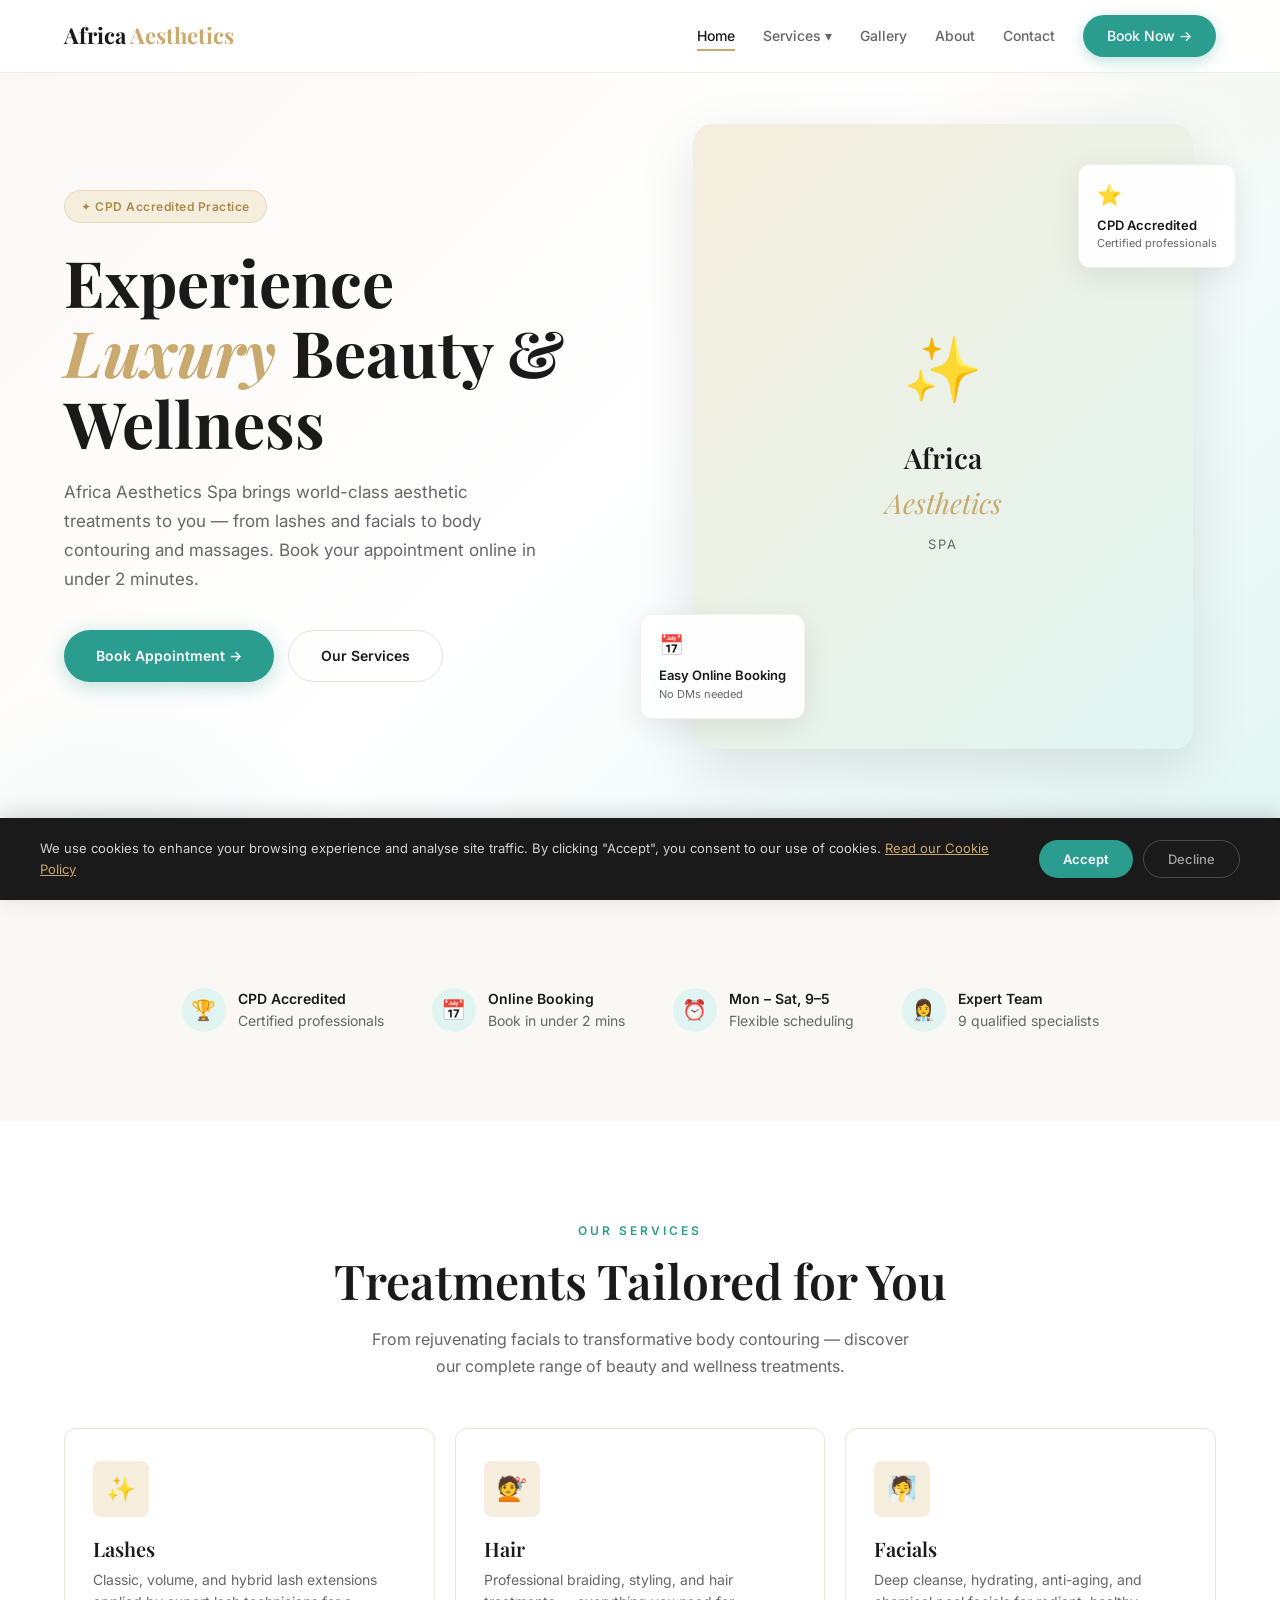
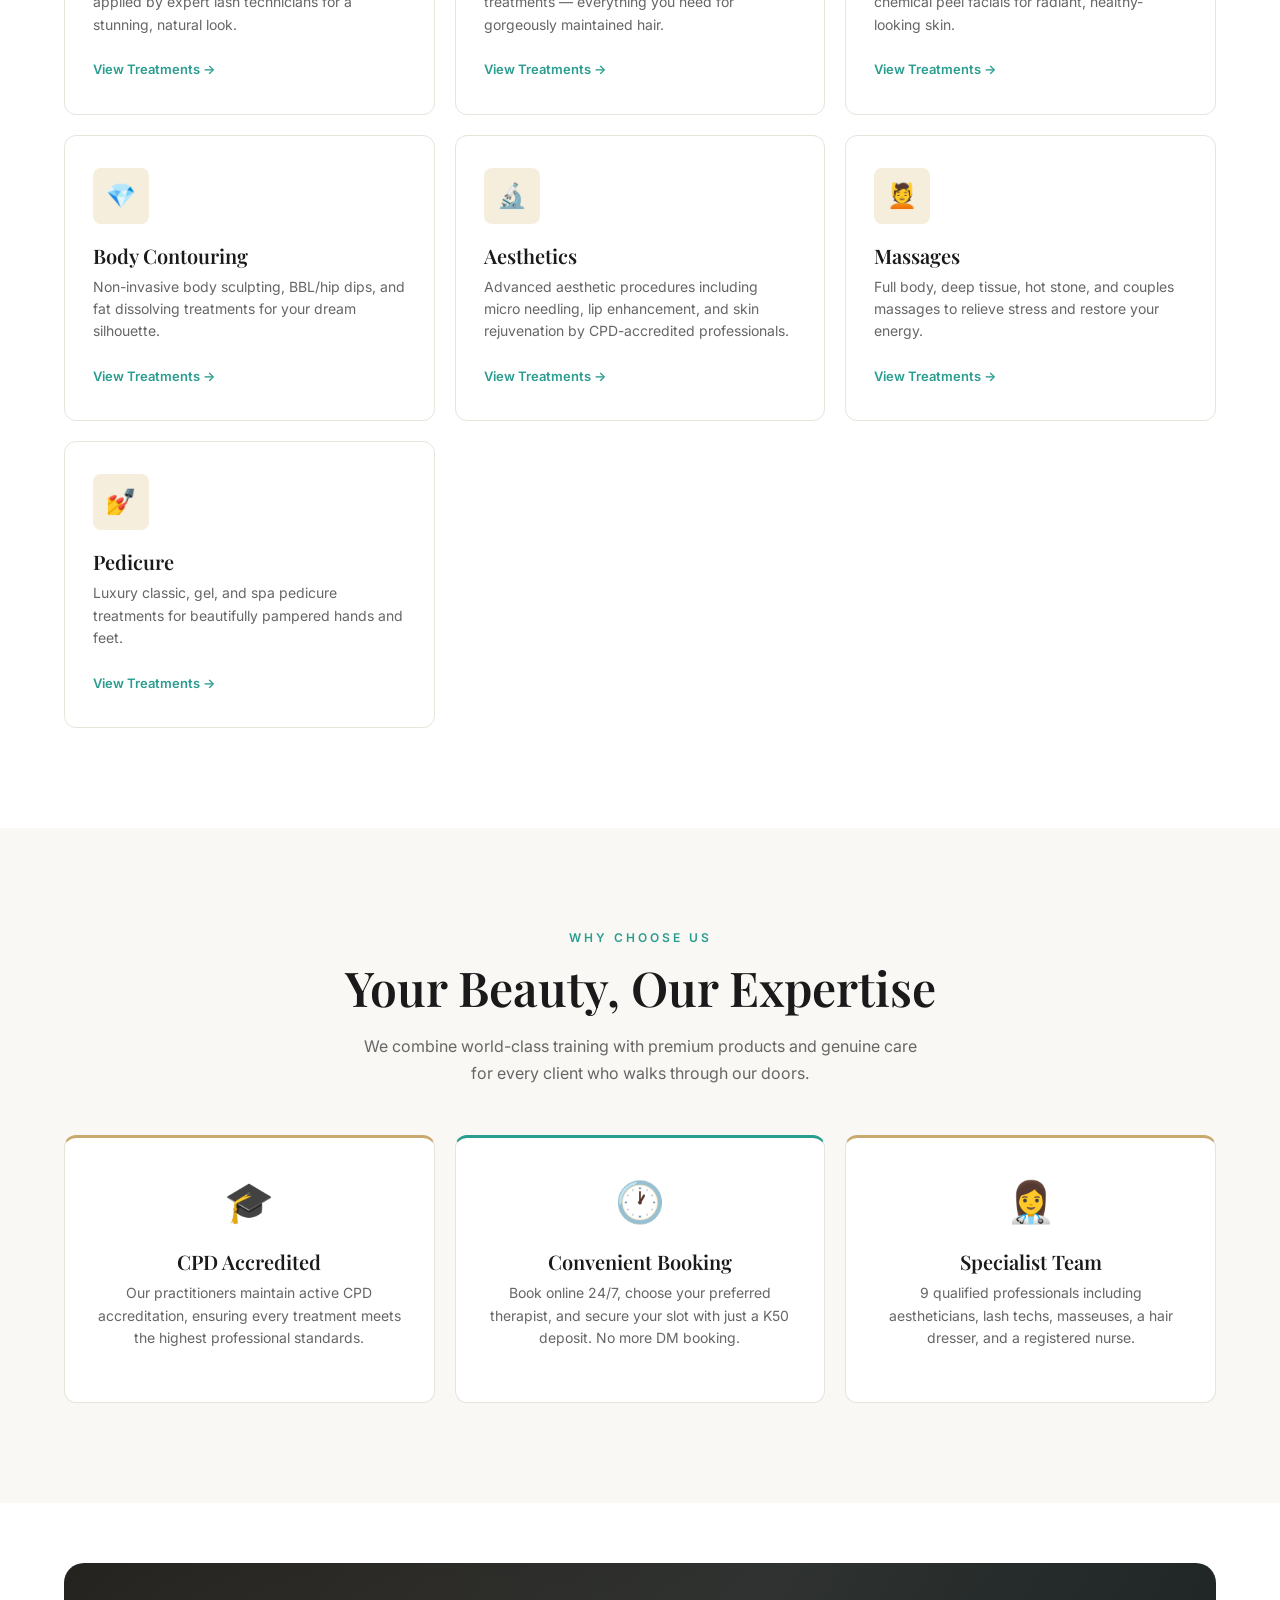
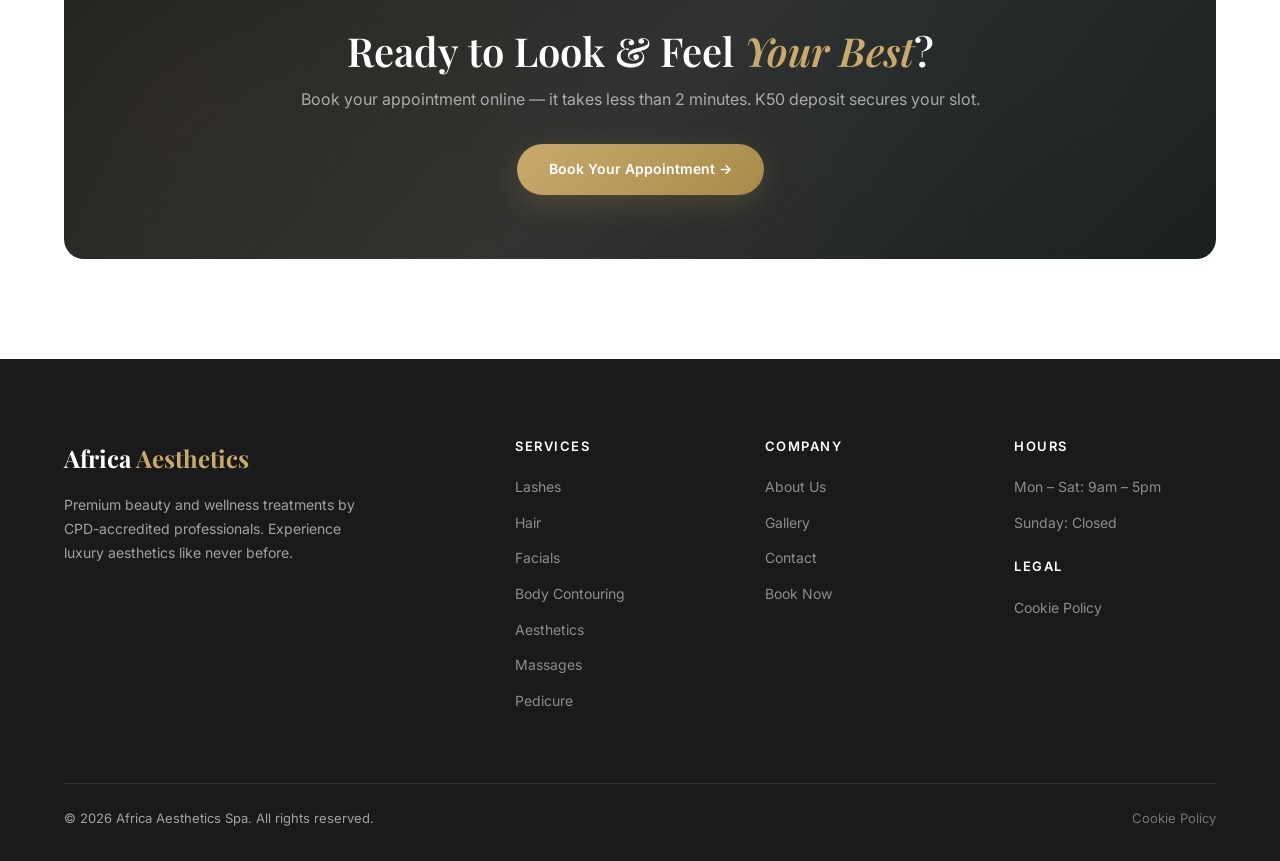
==== index.html @ 8ea8c5a4 "feat: Implement initial spa website structure, core pages, service details, styling, and JavaScript " ====
<!DOCTYPE html>
<html lang="en">
<head>
  <meta charset="UTF-8" />
  <meta name="viewport" content="width=device-width, initial-scale=1.0" />
  <title>Africa Aesthetics Spa — Premium Beauty & Wellness</title>
  <meta name="description" content="Africa Aesthetics Spa offers CPD-accredited aesthetic treatments, lashes, facials, body contouring, massages, hair services and pedicures. Book online today." />
  <link rel="stylesheet" href="css/style.css" />
</head>
<body>

  <!-- ═══ NAVIGATION ═══ -->
  <nav class="nav">
    <div class="nav-inner">
      <a href="/" class="nav-logo">Africa <span>Aesthetics</span></a>
      <div class="nav-links">
        <a href="/">Home</a>
        <div class="nav-dropdown">
          <a href="#">Services ▾</a>
          <div class="nav-dropdown-menu">
            <a href="services/lashes.html">Lashes</a>
            <a href="services/hair.html">Hair</a>
            <a href="services/facials.html">Facials</a>
            <a href="services/body-contouring.html">Body Contouring</a>
            <a href="services/aesthetics.html">Aesthetics</a>
            <a href="services/massages.html">Massages</a>
            <a href="services/pedicure.html">Pedicure</a>
          </div>
        </div>
        <a href="gallery.html">Gallery</a>
        <a href="about.html">About</a>
        <a href="contact.html">Contact</a>
        <a href="booking.html" class="btn-book-nav">Book Now →</a>
      </div>
      <button class="nav-toggle" aria-label="Toggle menu">
        <span></span><span></span><span></span>
      </button>
    </div>
  </nav>

  <!-- ═══ HERO ═══ -->
  <section class="hero">
    <div class="container hero-inner">
      <div class="hero-content">
        <div class="hero-badge">✦ CPD Accredited Practice</div>
        <h1>Experience <em>Luxury</em> Beauty & Wellness</h1>
        <p class="hero-text">
          Africa Aesthetics Spa brings world-class aesthetic treatments to you — 
          from lashes and facials to body contouring and massages. Book your appointment 
          online in under 2 minutes.
        </p>
        <div class="hero-cta">
          <a href="booking.html" class="btn btn-primary">Book Appointment →</a>
          <a href="#services" class="btn btn-secondary">Our Services</a>
        </div>
      </div>
      <div class="hero-image">
        <div class="hero-image-wrapper" style="background: linear-gradient(135deg, var(--gold-light) 0%, var(--teal-light) 100%); display: flex; align-items: center; justify-content: center;">
          <div style="text-align: center; padding: 40px;">
            <div style="font-size: 64px; margin-bottom: 16px;">✨</div>
            <div style="font-family: var(--font-heading); font-size: 28px; color: var(--dark); font-weight: 600;">Africa</div>
            <div style="font-family: var(--font-heading); font-size: 28px; color: var(--gold); font-style: italic;">Aesthetics</div>
            <div style="font-family: var(--font-body); font-size: 13px; color: var(--muted); margin-top: 8px; letter-spacing: 2px; text-transform: uppercase;">Spa</div>
          </div>
        </div>
        <div class="hero-float-card card-1">
          <div class="card-icon">📅</div>
          <div class="card-title">Easy Online Booking</div>
          <div class="card-text">No DMs needed</div>
        </div>
        <div class="hero-float-card card-2">
          <div class="card-icon">⭐</div>
          <div class="card-title">CPD Accredited</div>
          <div class="card-text">Certified professionals</div>
        </div>
      </div>
    </div>
  </section>

  <!-- ═══ TRUST BAR ═══ -->
  <section class="section-cream" style="padding: 48px 0;">
    <div class="container">
      <div class="trust-bar">
        <div class="trust-item">
          <div class="trust-icon">🏆</div>
          <div><strong>CPD Accredited</strong>Certified professionals</div>
        </div>
        <div class="trust-item">
          <div class="trust-icon">📅</div>
          <div><strong>Online Booking</strong>Book in under 2 mins</div>
        </div>
        <div class="trust-item">
          <div class="trust-icon">⏰</div>
          <div><strong>Mon – Sat, 9–5</strong>Flexible scheduling</div>
        </div>
        <div class="trust-item">
          <div class="trust-icon">👩‍⚕️</div>
          <div><strong>Expert Team</strong>9 qualified specialists</div>
        </div>
      </div>
    </div>
  </section>

  <!-- ═══ SERVICES ═══ -->
  <section id="services" class="section-light">
    <div class="container">
      <div class="text-center">
        <div class="section-label">Our Services</div>
        <h2 class="section-title">Treatments Tailored for You</h2>
        <p class="section-subtitle centered">
          From rejuvenating facials to transformative body contouring — discover our complete range of beauty and wellness treatments.
        </p>
      </div>

      <div class="services-grid">
        <!-- Lashes -->
        <div class="service-card fade-in">
          <div class="service-card-icon">✨</div>
          <h3>Lashes</h3>
          <p>Classic, volume, and hybrid lash extensions applied by expert lash technicians for a stunning, natural look.</p>
          <a href="services/lashes.html" class="card-link">View Treatments →</a>
        </div>

        <!-- Hair -->
        <div class="service-card fade-in">
          <div class="service-card-icon">💇</div>
          <h3>Hair</h3>
          <p>Professional braiding, styling, and hair treatments — everything you need for gorgeously maintained hair.</p>
          <a href="services/hair.html" class="card-link">View Treatments →</a>
        </div>

        <!-- Facials -->
        <div class="service-card fade-in">
          <div class="service-card-icon">🧖</div>
          <h3>Facials</h3>
          <p>Deep cleanse, hydrating, anti-aging, and chemical peel facials for radiant, healthy-looking skin.</p>
          <a href="services/facials.html" class="card-link">View Treatments →</a>
        </div>

        <!-- Body Contouring -->
        <div class="service-card fade-in">
          <div class="service-card-icon">💎</div>
          <h3>Body Contouring</h3>
          <p>Non-invasive body sculpting, BBL/hip dips, and fat dissolving treatments for your dream silhouette.</p>
          <a href="services/body-contouring.html" class="card-link">View Treatments →</a>
        </div>

        <!-- Aesthetics -->
        <div class="service-card fade-in">
          <div class="service-card-icon">🔬</div>
          <h3>Aesthetics</h3>
          <p>Advanced aesthetic procedures including micro needling, lip enhancement, and skin rejuvenation by CPD-accredited professionals.</p>
          <a href="services/aesthetics.html" class="card-link">View Treatments →</a>
        </div>

        <!-- Massages -->
        <div class="service-card fade-in">
          <div class="service-card-icon">💆</div>
          <h3>Massages</h3>
          <p>Full body, deep tissue, hot stone, and couples massages to relieve stress and restore your energy.</p>
          <a href="services/massages.html" class="card-link">View Treatments →</a>
        </div>

        <!-- Pedicure -->
        <div class="service-card fade-in">
          <div class="service-card-icon">💅</div>
          <h3>Pedicure</h3>
          <p>Luxury classic, gel, and spa pedicure treatments for beautifully pampered hands and feet.</p>
          <a href="services/pedicure.html" class="card-link">View Treatments →</a>
        </div>
      </div>
    </div>
  </section>

  <!-- ═══ WHY CHOOSE US ═══ -->
  <section class="section-cream">
    <div class="container">
      <div class="text-center fade-in">
        <div class="section-label">Why Choose Us</div>
        <h2 class="section-title">Your Beauty, Our Expertise</h2>
        <p class="section-subtitle centered">
          We combine world-class training with premium products and genuine care for every client who walks through our doors.
        </p>
      </div>

      <div class="services-grid" style="margin-top: 48px;">
        <div class="service-card fade-in" style="text-align: center; border-top: 3px solid var(--gold); border-left: 1px solid var(--light-border);">
          <div style="font-size: 40px; margin-bottom: 16px;">🎓</div>
          <h3>CPD Accredited</h3>
          <p>Our practitioners maintain active CPD accreditation, ensuring every treatment meets the highest professional standards.</p>
        </div>
        <div class="service-card fade-in" style="text-align: center; border-top: 3px solid var(--teal); border-left: 1px solid var(--light-border);">
          <div style="font-size: 40px; margin-bottom: 16px;">🕐</div>
          <h3>Convenient Booking</h3>
          <p>Book online 24/7, choose your preferred therapist, and secure your slot with just a K50 deposit. No more DM booking.</p>
        </div>
        <div class="service-card fade-in" style="text-align: center; border-top: 3px solid var(--gold); border-left: 1px solid var(--light-border);">
          <div style="font-size: 40px; margin-bottom: 16px;">👩‍⚕️</div>
          <h3>Specialist Team</h3>
          <p>9 qualified professionals including aestheticians, lash techs, masseuses, a hair dresser, and a registered nurse.</p>
        </div>
      </div>
    </div>
  </section>

  <!-- ═══ CTA BANNER ═══ -->
  <section class="section-light" style="padding: 60px 0 100px;">
    <div class="container">
      <div class="cta-banner fade-in">
        <h2>Ready to Look & Feel <em style="color: var(--gold);">Your Best</em>?</h2>
        <p>Book your appointment online — it takes less than 2 minutes. K50 deposit secures your slot.</p>
        <a href="booking.html" class="btn btn-gold">Book Your Appointment →</a>
      </div>
    </div>
  </section>

  <!-- ═══ FOOTER ═══ -->
  <footer class="footer">
    <div class="container">
      <div class="footer-grid">
        <div>
          <div class="footer-brand">Africa <span>Aesthetics</span></div>
          <p class="footer-desc">Premium beauty and wellness treatments by CPD-accredited professionals. Experience luxury aesthetics like never before.</p>
        </div>
        <div>
          <h5>Services</h5>
          <ul>
            <li><a href="services/lashes.html">Lashes</a></li>
            <li><a href="services/hair.html">Hair</a></li>
            <li><a href="services/facials.html">Facials</a></li>
            <li><a href="services/body-contouring.html">Body Contouring</a></li>
            <li><a href="services/aesthetics.html">Aesthetics</a></li>
            <li><a href="services/massages.html">Massages</a></li>
            <li><a href="services/pedicure.html">Pedicure</a></li>
          </ul>
        </div>
        <div>
          <h5>Company</h5>
          <ul>
            <li><a href="about.html">About Us</a></li>
            <li><a href="gallery.html">Gallery</a></li>
            <li><a href="contact.html">Contact</a></li>
            <li><a href="booking.html">Book Now</a></li>
          </ul>
        </div>
        <div>
          <h5>Hours</h5>
          <ul>
            <li><a>Mon – Sat: 9am – 5pm</a></li>
            <li><a>Sunday: Closed</a></li>
          </ul>
          <h5 style="margin-top: 24px;">Legal</h5>
          <ul>
            <li><a href="cookie-policy.html">Cookie Policy</a></li>
          </ul>
        </div>
      </div>
      <div class="footer-bottom">
        <span>&copy; 2026 Africa Aesthetics Spa. All rights reserved.</span>
        <a href="cookie-policy.html">Cookie Policy</a>
      </div>
    </div>
  </footer>

  <!-- ═══ COOKIE BANNER ═══ -->
  <div class="cookie-banner" id="cookieBanner">
    <div class="cookie-inner">
      <p class="cookie-text">
        We use cookies to enhance your browsing experience and analyse site traffic. By clicking "Accept", you consent to our use of cookies. 
        <a href="cookie-policy.html">Read our Cookie Policy</a>
      </p>
      <div class="cookie-actions">
        <button class="cookie-accept">Accept</button>
        <button class="cookie-decline">Decline</button>
      </div>
    </div>
  </div>

  <script src="js/main.js"></script>
</body>
</html>
---- css/style.css ----
/* ═══════════════════════════════════════════
   AFRICA AESTHETICS SPA — Design System
   Colors: White · Gold · Teal
   Fonts: Playfair Display · Inter
   ═══════════════════════════════════════════ */

/* ── Google Fonts ── */
@import url('https://fonts.googleapis.com/css2?family=Inter:wght@300;400;500;600;700&family=Playfair+Display:ital,wght@0,400;0,500;0,600;0,700;1,400;1,500&display=swap');

/* ── CSS Custom Properties ── */
:root {
  /* Brand */
  --white: #ffffff;
  --cream: #faf8f5;
  --gold: #c9a96e;
  --gold-light: #f5eedd;
  --gold-dark: #a88b4a;
  --teal: #2a9d8f;
  --teal-light: #e0f5f2;
  --teal-dark: #1f7a6f;
  --dark: #1a1a1a;
  --muted: #666666;
  --light-border: #e8e3db;
  --overlay: rgba(26, 26, 26, 0.6);

  /* Typography */
  --font-heading: 'Playfair Display', Georgia, serif;
  --font-body: 'Inter', system-ui, -apple-system, sans-serif;

  /* Spacing */
  --section-padding: 100px 0;
  --container-width: 1200px;
  --container-padding: 0 24px;

  /* Transitions */
  --ease: cubic-bezier(0.4, 0, 0.2, 1);
  --transition: 0.3s var(--ease);

  /* Shadows */
  --shadow-sm: 0 2px 8px rgba(0,0,0,0.06);
  --shadow-md: 0 8px 30px rgba(0,0,0,0.08);
  --shadow-lg: 0 20px 60px rgba(0,0,0,0.1);
  --shadow-gold: 0 8px 30px rgba(201, 169, 110, 0.2);

  /* Radius */
  --radius-sm: 8px;
  --radius-md: 12px;
  --radius-lg: 20px;
  --radius-xl: 30px;
}

/* ── Reset ── */
*,
*::before,
*::after {
  margin: 0;
  padding: 0;
  box-sizing: border-box;
}

html {
  scroll-behavior: smooth;
  -webkit-text-size-adjust: 100%;
}

body {
  font-family: var(--font-body);
  color: var(--dark);
  background: var(--white);
  line-height: 1.6;
  overflow-x: hidden;
  -webkit-font-smoothing: antialiased;
  -moz-osx-font-smoothing: grayscale;
}

img {
  max-width: 100%;
  height: auto;
  display: block;
}

a {
  color: inherit;
  text-decoration: none;
}

ul, ol {
  list-style: none;
}

button {
  font-family: inherit;
  cursor: pointer;
  border: none;
  background: none;
}

/* ── Container ── */
.container {
  max-width: var(--container-width);
  margin: 0 auto;
  padding: var(--container-padding);
}

/* ── Typography ── */
h1, h2, h3, h4, h5, h6 {
  font-family: var(--font-heading);
  font-weight: 600;
  line-height: 1.2;
}

.section-label {
  font-family: var(--font-body);
  font-size: 12px;
  font-weight: 600;
  letter-spacing: 3px;
  text-transform: uppercase;
  color: var(--teal);
  margin-bottom: 12px;
}

.section-title {
  font-size: clamp(32px, 5vw, 48px);
  color: var(--dark);
  margin-bottom: 16px;
}

.section-subtitle {
  font-size: 16px;
  color: var(--muted);
  max-width: 560px;
  line-height: 1.7;
}

.section-subtitle.centered {
  margin: 0 auto;
}

/* ══════════════════════
   NAVIGATION
   ══════════════════════ */
.nav {
  position: fixed;
  top: 0;
  left: 0;
  right: 0;
  z-index: 1000;
  background: rgba(255, 255, 255, 0.92);
  backdrop-filter: blur(20px);
  -webkit-backdrop-filter: blur(20px);
  border-bottom: 1px solid rgba(232, 227, 219, 0.6);
  transition: var(--transition);
}

.nav.scrolled {
  box-shadow: var(--shadow-sm);
}

.nav-inner {
  display: flex;
  align-items: center;
  justify-content: space-between;
  height: 72px;
  max-width: var(--container-width);
  margin: 0 auto;
  padding: var(--container-padding);
}

.nav-logo {
  font-family: var(--font-heading);
  font-size: 22px;
  font-weight: 700;
  color: var(--dark);
  white-space: nowrap;
}

.nav-logo span {
  color: var(--gold);
}

.nav-links {
  display: flex;
  align-items: center;
  gap: 28px;
}

.nav-links a {
  font-size: 14px;
  font-weight: 500;
  color: var(--muted);
  transition: var(--transition);
  position: relative;
}

.nav-links a::after {
  content: '';
  position: absolute;
  bottom: -4px;
  left: 0;
  width: 0;
  height: 2px;
  background: var(--gold);
  transition: var(--transition);
}

.nav-links a:hover,
.nav-links a.active {
  color: var(--dark);
}

.nav-links a:hover::after,
.nav-links a.active::after {
  width: 100%;
}

.nav-links .nav-dropdown {
  position: relative;
}

.nav-links .nav-dropdown > a::after {
  display: none;
}

.nav-dropdown-menu {
  position: absolute;
  top: 100%;
  left: 50%;
  transform: translateX(-50%) translateY(8px);
  background: var(--white);
  border: 1px solid var(--light-border);
  border-radius: var(--radius-md);
  box-shadow: var(--shadow-lg);
  padding: 12px 0;
  min-width: 200px;
  opacity: 0;
  visibility: hidden;
  transition: var(--transition);
  pointer-events: none;
}

.nav-dropdown:hover .nav-dropdown-menu {
  opacity: 1;
  visibility: visible;
  transform: translateX(-50%) translateY(0);
  pointer-events: all;
}

.nav-dropdown-menu a {
  display: block;
  padding: 8px 20px;
  font-size: 13px;
  color: var(--muted);
  transition: var(--transition);
}

.nav-dropdown-menu a:hover {
  color: var(--dark);
  background: var(--gold-light);
}

.nav-dropdown-menu a::after {
  display: none;
}

/* Book Now button in nav */
.btn-book-nav {
  padding: 10px 24px;
  background: var(--teal);
  color: var(--white) !important;
  border-radius: var(--radius-xl);
  font-weight: 600;
  font-size: 13px;
  transition: var(--transition);
  box-shadow: 0 4px 15px rgba(42, 157, 143, 0.3);
}

.btn-book-nav:hover {
  background: var(--teal-dark);
  transform: translateY(-1px);
  box-shadow: 0 6px 20px rgba(42, 157, 143, 0.4);
}

.btn-book-nav::after {
  display: none !important;
}

/* Mobile menu toggle */
.nav-toggle {
  display: none;
  flex-direction: column;
  gap: 5px;
  padding: 4px;
  z-index: 1001;
}

.nav-toggle span {
  display: block;
  width: 24px;
  height: 2px;
  background: var(--dark);
  transition: var(--transition);
  border-radius: 2px;
}

.nav-toggle.open span:nth-child(1) {
  transform: rotate(45deg) translate(5px, 5px);
}

.nav-toggle.open span:nth-child(2) {
  opacity: 0;
}

.nav-toggle.open span:nth-child(3) {
  transform: rotate(-45deg) translate(5px, -5px);
}

/* ══════════════════════
   HERO SECTION
   ══════════════════════ */
.hero {
  position: relative;
  min-height: 100vh;
  display: flex;
  align-items: center;
  background: linear-gradient(135deg, var(--cream) 0%, var(--white) 50%, var(--teal-light) 100%);
  overflow: hidden;
  padding-top: 72px;
}

.hero::before {
  content: '';
  position: absolute;
  top: -50%;
  right: -20%;
  width: 700px;
  height: 700px;
  border-radius: 50%;
  background: radial-gradient(circle, rgba(201,169,110,0.12) 0%, transparent 70%);
  pointer-events: none;
}

.hero::after {
  content: '';
  position: absolute;
  bottom: -30%;
  left: -10%;
  width: 500px;
  height: 500px;
  border-radius: 50%;
  background: radial-gradient(circle, rgba(42,157,143,0.08) 0%, transparent 70%);
  pointer-events: none;
}

.hero-inner {
  display: grid;
  grid-template-columns: 1fr 1fr;
  gap: 60px;
  align-items: center;
  position: relative;
  z-index: 1;
}

.hero-content {
  padding: 40px 0;
}

.hero-badge {
  display: inline-flex;
  align-items: center;
  gap: 8px;
  padding: 6px 16px;
  background: var(--gold-light);
  border: 1px solid rgba(201, 169, 110, 0.3);
  border-radius: var(--radius-xl);
  font-size: 12px;
  font-weight: 600;
  color: var(--gold-dark);
  margin-bottom: 24px;
  letter-spacing: 0.5px;
}

.hero h1 {
  font-size: clamp(40px, 6vw, 64px);
  font-weight: 700;
  line-height: 1.1;
  margin-bottom: 20px;
  color: var(--dark);
}

.hero h1 em {
  color: var(--gold);
  font-style: italic;
}

.hero-text {
  font-size: 17px;
  color: var(--muted);
  line-height: 1.7;
  margin-bottom: 36px;
  max-width: 480px;
}

.hero-cta {
  display: flex;
  gap: 14px;
  flex-wrap: wrap;
}

.hero-image {
  position: relative;
  display: flex;
  justify-content: center;
  align-items: center;
}

.hero-image-wrapper {
  width: 100%;
  max-width: 500px;
  aspect-ratio: 4/5;
  border-radius: var(--radius-lg);
  overflow: hidden;
  box-shadow: var(--shadow-lg);
  position: relative;
}

.hero-image-wrapper img {
  width: 100%;
  height: 100%;
  object-fit: cover;
}

.hero-float-card {
  position: absolute;
  background: rgba(255,255,255,0.9);
  backdrop-filter: blur(12px);
  border: 1px solid rgba(232, 227, 219, 0.5);
  border-radius: var(--radius-md);
  padding: 14px 18px;
  box-shadow: var(--shadow-md);
  animation: float 3s ease-in-out infinite;
}

.hero-float-card.card-1 {
  bottom: 30px;
  left: -30px;
}

.hero-float-card.card-2 {
  top: 40px;
  right: -20px;
  animation-delay: 1.5s;
}

.hero-float-card .card-icon {
  font-size: 20px;
  margin-bottom: 4px;
}

.hero-float-card .card-title {
  font-size: 13px;
  font-weight: 600;
}

.hero-float-card .card-text {
  font-size: 11px;
  color: var(--muted);
}

@keyframes float {
  0%, 100% { transform: translateY(0); }
  50% { transform: translateY(-10px); }
}

/* ══════════════════════
   BUTTONS
   ══════════════════════ */
.btn {
  display: inline-flex;
  align-items: center;
  gap: 8px;
  padding: 14px 32px;
  font-size: 14px;
  font-weight: 600;
  border-radius: var(--radius-xl);
  transition: var(--transition);
  white-space: nowrap;
}

.btn-primary {
  background: var(--teal);
  color: var(--white);
  box-shadow: 0 4px 20px rgba(42, 157, 143, 0.3);
}

.btn-primary:hover {
  background: var(--teal-dark);
  transform: translateY(-2px);
  box-shadow: 0 8px 30px rgba(42, 157, 143, 0.4);
}

.btn-secondary {
  background: transparent;
  color: var(--dark);
  border: 1.5px solid var(--light-border);
}

.btn-secondary:hover {
  border-color: var(--gold);
  color: var(--gold-dark);
  transform: translateY(-2px);
}

.btn-gold {
  background: linear-gradient(135deg, var(--gold), var(--gold-dark));
  color: var(--white);
  box-shadow: var(--shadow-gold);
}

.btn-gold:hover {
  transform: translateY(-2px);
  box-shadow: 0 12px 35px rgba(201, 169, 110, 0.35);
}

.btn-outline-teal {
  background: transparent;
  color: var(--teal);
  border: 1.5px solid var(--teal);
}

.btn-outline-teal:hover {
  background: var(--teal);
  color: var(--white);
  transform: translateY(-2px);
}

/* ══════════════════════
   SECTIONS
   ══════════════════════ */
section {
  padding: var(--section-padding);
}

.section-light {
  background: var(--white);
}

.section-cream {
  background: var(--cream);
}

.section-dark {
  background: var(--dark);
  color: var(--white);
}

.section-dark .section-label {
  color: var(--gold);
}

.section-dark .section-title {
  color: var(--white);
}

.section-dark .section-subtitle {
  color: rgba(255,255,255,0.65);
}

.text-center {
  text-align: center;
}

/* ══════════════════════
   SERVICE CARDS
   ══════════════════════ */
.services-grid {
  display: grid;
  grid-template-columns: repeat(auto-fit, minmax(280px, 1fr));
  gap: 20px;
  margin-top: 48px;
}

.service-card {
  position: relative;
  background: var(--white);
  border: 1px solid var(--light-border);
  border-radius: var(--radius-md);
  padding: 32px 28px;
  transition: var(--transition);
  overflow: hidden;
}

.service-card::before {
  content: '';
  position: absolute;
  top: 0;
  left: 0;
  right: 0;
  height: 3px;
  background: var(--gold);
  transform: scaleX(0);
  transition: var(--transition);
}

.service-card:hover {
  transform: translateY(-4px);
  box-shadow: var(--shadow-md);
  border-color: rgba(201, 169, 110, 0.3);
}

.service-card:hover::before {
  transform: scaleX(1);
}

.service-card-icon {
  width: 56px;
  height: 56px;
  border-radius: var(--radius-sm);
  background: var(--gold-light);
  display: flex;
  align-items: center;
  justify-content: center;
  font-size: 24px;
  margin-bottom: 20px;
}

.service-card h3 {
  font-family: var(--font-heading);
  font-size: 20px;
  font-weight: 600;
  margin-bottom: 8px;
}

.service-card p {
  font-size: 14px;
  color: var(--muted);
  line-height: 1.6;
  margin-bottom: 20px;
}

.service-card .card-link {
  font-size: 13px;
  font-weight: 600;
  color: var(--teal);
  display: inline-flex;
  align-items: center;
  gap: 6px;
  transition: var(--transition);
}

.service-card .card-link:hover {
  gap: 10px;
}

/* ══════════════════════
   TRUST / CPD SECTION
   ══════════════════════ */
.trust-bar {
  display: flex;
  justify-content: center;
  gap: 48px;
  flex-wrap: wrap;
  padding: 40px 0;
}

.trust-item {
  display: flex;
  align-items: center;
  gap: 12px;
  font-size: 14px;
  color: var(--muted);
}

.trust-item .trust-icon {
  width: 44px;
  height: 44px;
  border-radius: 50%;
  background: var(--teal-light);
  display: flex;
  align-items: center;
  justify-content: center;
  font-size: 20px;
  flex-shrink: 0;
}

.trust-item strong {
  display: block;
  color: var(--dark);
  font-weight: 600;
}

/* ══════════════════════
   TEAM SECTION
   ══════════════════════ */
.team-grid {
  display: grid;
  grid-template-columns: repeat(auto-fit, minmax(220px, 1fr));
  gap: 20px;
  margin-top: 40px;
}

.team-card {
  background: var(--white);
  border: 1px solid var(--light-border);
  border-radius: var(--radius-md);
  padding: 28px 24px;
  text-align: center;
  transition: var(--transition);
}

.team-card:hover {
  transform: translateY(-4px);
  box-shadow: var(--shadow-md);
}

.team-avatar {
  width: 72px;
  height: 72px;
  border-radius: 50%;
  background: linear-gradient(135deg, var(--gold-light), var(--teal-light));
  margin: 0 auto 16px;
  display: flex;
  align-items: center;
  justify-content: center;
  font-size: 28px;
}

.team-card h4 {
  font-family: var(--font-heading);
  font-size: 17px;
  margin-bottom: 4px;
}

.team-card .team-role {
  font-size: 13px;
  color: var(--teal);
  font-weight: 500;
  margin-bottom: 8px;
}

.team-card .team-avail {
  font-size: 12px;
  color: var(--muted);
}

/* ══════════════════════
   CTA BANNER
   ══════════════════════ */
.cta-banner {
  background: linear-gradient(135deg, var(--dark) 0%, #2c2c2c 50%, var(--dark) 100%);
  border-radius: var(--radius-lg);
  padding: 64px 48px;
  text-align: center;
  position: relative;
  overflow: hidden;
}

.cta-banner::before {
  content: '';
  position: absolute;
  top: -50%;
  left: -50%;
  width: 200%;
  height: 200%;
  background: radial-gradient(circle at 30% 50%, rgba(201,169,110,0.08) 0%, transparent 50%),
              radial-gradient(circle at 70% 50%, rgba(42,157,143,0.06) 0%, transparent 50%);
  pointer-events: none;
}

.cta-banner h2 {
  font-size: clamp(28px, 4vw, 40px);
  color: var(--white);
  margin-bottom: 12px;
  position: relative;
}

.cta-banner p {
  color: rgba(255,255,255,0.6);
  font-size: 16px;
  margin-bottom: 32px;
  position: relative;
}

.cta-banner .btn {
  position: relative;
}

/* ══════════════════════
   GALLERY GRID
   ══════════════════════ */
.gallery-grid {
  display: grid;
  grid-template-columns: repeat(auto-fill, minmax(280px, 1fr));
  gap: 16px;
  margin-top: 40px;
}

.gallery-item {
  position: relative;
  border-radius: var(--radius-md);
  overflow: hidden;
  aspect-ratio: 1;
  background: var(--cream);
  cursor: pointer;
}

.gallery-item img {
  width: 100%;
  height: 100%;
  object-fit: cover;
  transition: transform 0.5s var(--ease);
}

.gallery-item:hover img {
  transform: scale(1.05);
}

.gallery-item .gallery-overlay {
  position: absolute;
  inset: 0;
  background: linear-gradient(to top, rgba(26,26,26,0.7) 0%, transparent 50%);
  display: flex;
  align-items: flex-end;
  padding: 20px;
  opacity: 0;
  transition: var(--transition);
}

.gallery-item:hover .gallery-overlay {
  opacity: 1;
}

.gallery-overlay span {
  color: white;
  font-size: 14px;
  font-weight: 500;
}

/* ══════════════════════
   CONTACT & FORMS
   ══════════════════════ */
.contact-grid {
  display: grid;
  grid-template-columns: 1fr 1fr;
  gap: 48px;
  margin-top: 48px;
}

.contact-info-item {
  display: flex;
  gap: 16px;
  margin-bottom: 28px;
}

.contact-info-item .info-icon {
  width: 48px;
  height: 48px;
  border-radius: var(--radius-sm);
  background: var(--gold-light);
  display: flex;
  align-items: center;
  justify-content: center;
  font-size: 20px;
  flex-shrink: 0;
}

.contact-info-item h4 {
  font-family: var(--font-body);
  font-size: 15px;
  font-weight: 600;
  margin-bottom: 4px;
}

.contact-info-item p {
  font-size: 14px;
  color: var(--muted);
  line-height: 1.5;
}

.form-group {
  margin-bottom: 18px;
}

.form-group label {
  display: block;
  font-size: 13px;
  font-weight: 600;
  margin-bottom: 6px;
  color: var(--dark);
}

.form-group input,
.form-group textarea,
.form-group select {
  width: 100%;
  padding: 12px 16px;
  border: 1.5px solid var(--light-border);
  border-radius: var(--radius-sm);
  font-family: var(--font-body);
  font-size: 14px;
  color: var(--dark);
  background: var(--white);
  transition: var(--transition);
  outline: none;
}

.form-group input:focus,
.form-group textarea:focus,
.form-group select:focus {
  border-color: var(--teal);
  box-shadow: 0 0 0 3px rgba(42, 157, 143, 0.1);
}

.form-group textarea {
  resize: vertical;
  min-height: 120px;
}

/* ══════════════════════
   BOOKING PAGE
   ══════════════════════ */
.booking-steps {
  display: flex;
  justify-content: center;
  gap: 40px;
  margin: 40px 0;
  flex-wrap: wrap;
}

.booking-step {
  text-align: center;
  max-width: 200px;
}

.booking-step .step-number {
  width: 48px;
  height: 48px;
  border-radius: 50%;
  background: var(--gold);
  color: var(--white);
  font-weight: 700;
  font-size: 18px;
  display: flex;
  align-items: center;
  justify-content: center;
  margin: 0 auto 14px;
}

.booking-step h4 {
  font-family: var(--font-body);
  font-size: 15px;
  font-weight: 600;
  margin-bottom: 6px;
}

.booking-step p {
  font-size: 13px;
  color: var(--muted);
  line-height: 1.5;
}

.booking-grid {
  display: grid;
  grid-template-columns: repeat(auto-fit, minmax(260px, 1fr));
  gap: 16px;
  margin-top: 40px;
}

.booking-service-card {
  background: var(--white);
  border: 2px solid var(--light-border);
  border-radius: var(--radius-md);
  padding: 24px;
  cursor: pointer;
  transition: var(--transition);
}

.booking-service-card:hover,
.booking-service-card.selected {
  border-color: var(--teal);
  box-shadow: 0 0 0 3px rgba(42, 157, 143, 0.1);
}

.deposit-notice {
  background: var(--gold-light);
  border: 1px solid rgba(201,169,110,0.3);
  border-radius: var(--radius-md);
  padding: 20px 24px;
  display: flex;
  align-items: center;
  gap: 14px;
  margin-top: 32px;
}

.deposit-notice .notice-icon {
  font-size: 24px;
  flex-shrink: 0;
}

.deposit-notice p {
  font-size: 14px;
  color: var(--dark);
  line-height: 1.5;
}

.deposit-notice strong {
  color: var(--gold-dark);
}

/* ══════════════════════
   SERVICE DETAIL PAGE
   ══════════════════════ */
.page-hero {
  padding: 140px 0 80px;
  background: linear-gradient(135deg, var(--cream) 0%, var(--white) 100%);
  text-align: center;
  position: relative;
}

.page-hero .breadcrumb {
  font-size: 13px;
  color: var(--muted);
  margin-bottom: 16px;
}

.page-hero .breadcrumb a {
  color: var(--teal);
  transition: var(--transition);
}

.page-hero .breadcrumb a:hover {
  color: var(--teal-dark);
}

.treatments-grid {
  display: grid;
  grid-template-columns: repeat(auto-fit, minmax(320px, 1fr));
  gap: 24px;
  margin-top: 48px;
}

.treatment-card {
  background: var(--white);
  border: 1px solid var(--light-border);
  border-radius: var(--radius-md);
  overflow: hidden;
  transition: var(--transition);
}

.treatment-card:hover {
  transform: translateY(-4px);
  box-shadow: var(--shadow-md);
}

.treatment-card-img {
  height: 200px;
  background: linear-gradient(135deg, var(--gold-light), var(--teal-light));
  display: flex;
  align-items: center;
  justify-content: center;
  font-size: 48px;
}

.treatment-card-body {
  padding: 24px;
}

.treatment-card h3 {
  font-size: 20px;
  margin-bottom: 8px;
}

.treatment-card p {
  font-size: 14px;
  color: var(--muted);
  line-height: 1.6;
  margin-bottom: 16px;
}

/* ══════════════════════
   FOOTER
   ══════════════════════ */
.footer {
  background: var(--dark);
  color: rgba(255,255,255,0.6);
  padding: 80px 0 32px;
}

.footer-grid {
  display: grid;
  grid-template-columns: 2fr 1fr 1fr 1fr;
  gap: 48px;
  margin-bottom: 60px;
}

.footer-brand {
  font-family: var(--font-heading);
  font-size: 24px;
  font-weight: 700;
  color: white;
  margin-bottom: 16px;
}

.footer-brand span {
  color: var(--gold);
}

.footer-desc {
  font-size: 14px;
  line-height: 1.7;
  max-width: 300px;
}

.footer h5 {
  font-family: var(--font-body);
  font-size: 13px;
  font-weight: 600;
  text-transform: uppercase;
  letter-spacing: 1.5px;
  color: var(--white);
  margin-bottom: 20px;
}

.footer ul li {
  margin-bottom: 10px;
}

.footer ul li a {
  font-size: 14px;
  color: rgba(255,255,255,0.5);
  transition: var(--transition);
}

.footer ul li a:hover {
  color: var(--gold);
}

.footer-bottom {
  border-top: 1px solid rgba(255,255,255,0.1);
  padding-top: 24px;
  display: flex;
  justify-content: space-between;
  align-items: center;
  flex-wrap: wrap;
  gap: 12px;
  font-size: 13px;
}

.footer-bottom a {
  color: rgba(255,255,255,0.4);
  transition: var(--transition);
}

.footer-bottom a:hover {
  color: var(--gold);
}

/* ══════════════════════
   COOKIE BANNER
   ══════════════════════ */
.cookie-banner {
  position: fixed;
  bottom: 0;
  left: 0;
  right: 0;
  background: var(--dark);
  color: rgba(255,255,255,0.8);
  padding: 20px 24px;
  z-index: 9999;
  transform: translateY(100%);
  transition: transform 0.4s var(--ease);
  box-shadow: 0 -4px 20px rgba(0,0,0,0.15);
}

.cookie-banner.visible {
  transform: translateY(0);
}

.cookie-inner {
  max-width: var(--container-width);
  margin: 0 auto;
  display: flex;
  align-items: center;
  justify-content: space-between;
  gap: 24px;
  flex-wrap: wrap;
}

.cookie-text {
  font-size: 13px;
  line-height: 1.6;
  flex: 1;
  min-width: 280px;
}

.cookie-text a {
  color: var(--gold);
  text-decoration: underline;
}

.cookie-actions {
  display: flex;
  gap: 10px;
  flex-shrink: 0;
}

.cookie-accept {
  padding: 10px 24px;
  background: var(--teal);
  color: var(--white);
  border-radius: var(--radius-xl);
  font-size: 13px;
  font-weight: 600;
  transition: var(--transition);
}

.cookie-accept:hover {
  background: var(--teal-dark);
}

.cookie-decline {
  padding: 10px 24px;
  background: transparent;
  color: rgba(255,255,255,0.6);
  border: 1px solid rgba(255,255,255,0.2);
  border-radius: var(--radius-xl);
  font-size: 13px;
  font-weight: 500;
  transition: var(--transition);
}

.cookie-decline:hover {
  border-color: rgba(255,255,255,0.5);
  color: var(--white);
}

/* ══════════════════════
   COOKIE POLICY PAGE
   ══════════════════════ */
.legal-content {
  max-width: 780px;
  margin: 0 auto;
  padding: 40px 0 80px;
}

.legal-content h2 {
  font-size: 24px;
  margin: 40px 0 12px;
  color: var(--dark);
}

.legal-content h3 {
  font-size: 18px;
  margin: 28px 0 10px;
  color: var(--dark);
}

.legal-content p {
  font-size: 15px;
  color: var(--muted);
  line-height: 1.8;
  margin-bottom: 16px;
}

.legal-content ul {
  margin: 0 0 16px 20px;
  list-style: disc;
}

.legal-content ul li {
  font-size: 15px;
  color: var(--muted);
  line-height: 1.8;
  margin-bottom: 6px;
}

.legal-content table {
  width: 100%;
  border-collapse: collapse;
  margin: 16px 0 24px;
  font-size: 14px;
}

.legal-content table th,
.legal-content table td {
  text-align: left;
  padding: 12px 16px;
  border: 1px solid var(--light-border);
}

.legal-content table th {
  background: var(--cream);
  font-weight: 600;
  font-size: 13px;
  text-transform: uppercase;
  letter-spacing: 0.5px;
}

.legal-content table td {
  color: var(--muted);
}

/* ══════════════════════
   SCROLL ANIMATIONS
   ══════════════════════ */
.fade-in {
  opacity: 0;
  transform: translateY(30px);
  transition: opacity 0.6s var(--ease), transform 0.6s var(--ease);
}

.fade-in.visible {
  opacity: 1;
  transform: translateY(0);
}

/* ══════════════════════
   RESPONSIVE
   ══════════════════════ */
@media (max-width: 968px) {
  .hero-inner {
    grid-template-columns: 1fr;
    text-align: center;
  }

  .hero-text {
    margin-left: auto;
    margin-right: auto;
  }

  .hero-cta {
    justify-content: center;
  }

  .hero-image {
    display: none;
  }

  .footer-grid {
    grid-template-columns: 1fr 1fr;
  }

  .contact-grid {
    grid-template-columns: 1fr;
  }
}

@media (max-width: 768px) {
  :root {
    --section-padding: 64px 0;
  }

  .nav-links {
    position: fixed;
    top: 0;
    right: 0;
    bottom: 0;
    width: 280px;
    background: var(--white);
    flex-direction: column;
    padding: 80px 32px 32px;
    gap: 0;
    box-shadow: var(--shadow-lg);
    transform: translateX(100%);
    transition: transform 0.35s var(--ease);
    align-items: flex-start;
    overflow-y: auto;
  }

  .nav-links.open {
    transform: translateX(0);
  }

  .nav-links a {
    font-size: 16px;
    padding: 12px 0;
    width: 100%;
    border-bottom: 1px solid var(--light-border);
  }

  .nav-links a::after {
    display: none;
  }

  .btn-book-nav {
    margin-top: 16px;
    text-align: center;
    justify-content: center;
    width: 100%;
  }

  .nav-toggle {
    display: flex;
  }

  .nav-dropdown-menu {
    position: static;
    transform: none;
    box-shadow: none;
    border: none;
    padding: 0 0 0 12px;
    opacity: 1;
    visibility: visible;
    pointer-events: all;
    display: none;
  }

  .nav-dropdown.open .nav-dropdown-menu {
    display: block;
  }

  .services-grid {
    grid-template-columns: 1fr;
  }

  .footer-grid {
    grid-template-columns: 1fr;
    gap: 32px;
  }

  .footer-bottom {
    flex-direction: column;
    text-align: center;
  }

  .booking-steps {
    flex-direction: column;
    align-items: center;
  }

  .cta-banner {
    padding: 48px 24px;
  }
}

@media (max-width: 480px) {
  .trust-bar {
    flex-direction: column;
    gap: 20px;
  }

  .cookie-inner {
    flex-direction: column;
    text-align: center;
  }
}
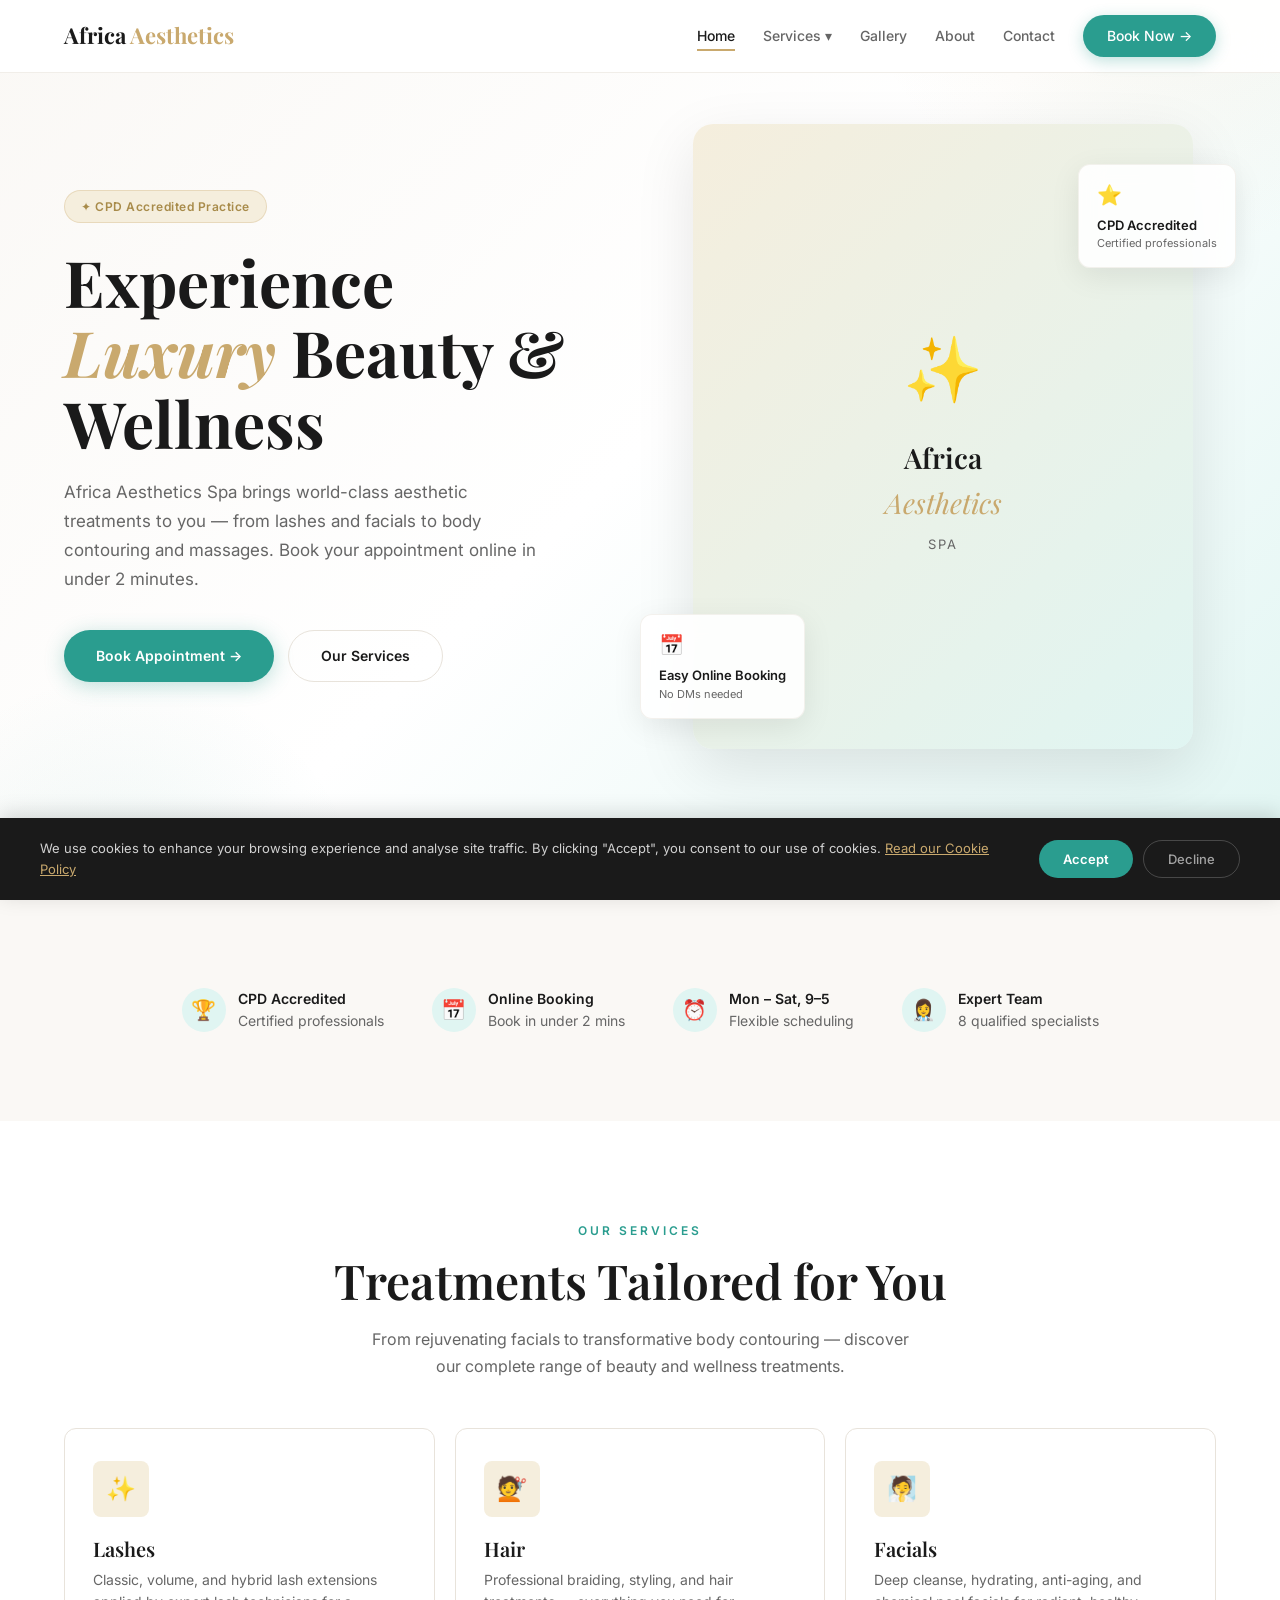
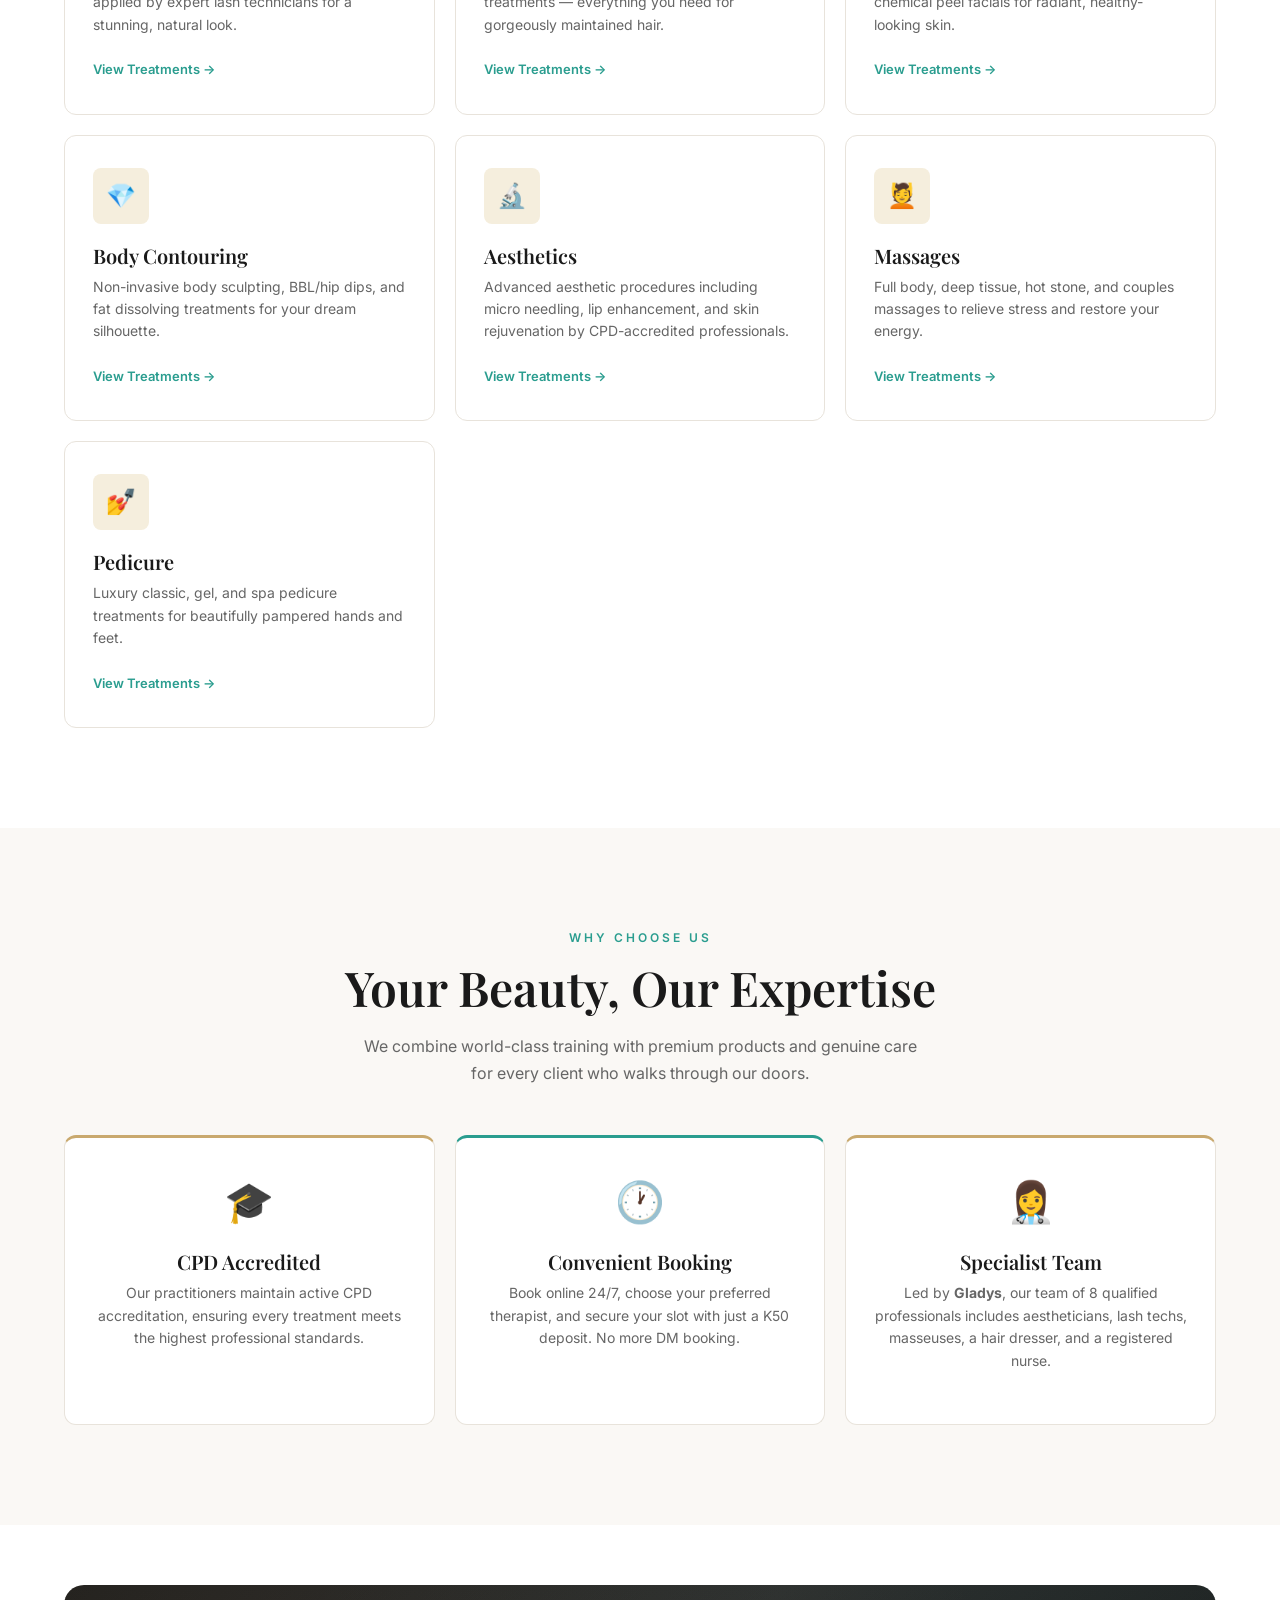
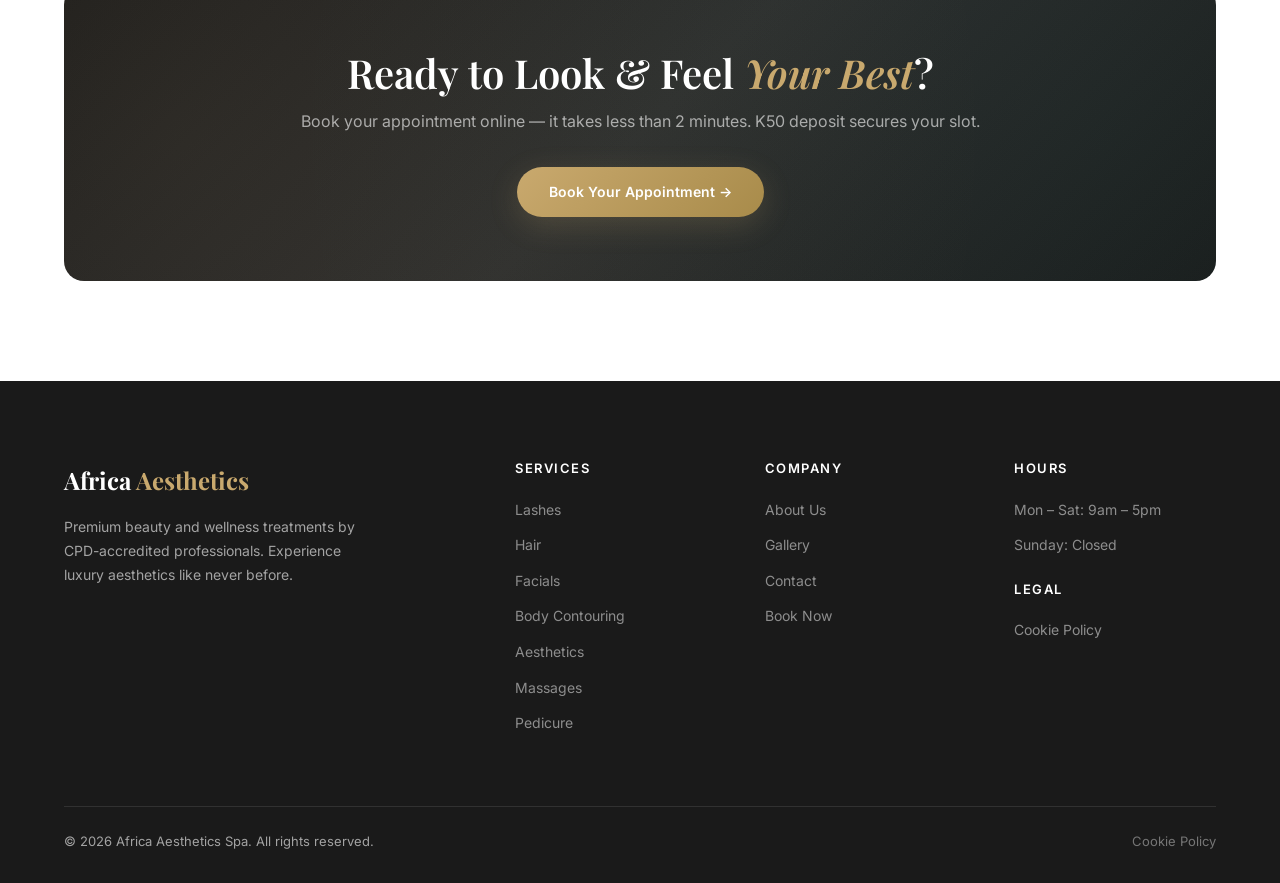
==== commit 1ed1d743: "feat: Implement new design system with global styling, updated therapist profiles, and image support" ====
--- a/index.html
+++ b/index.html
@@ -95,7 +95,7 @@
         </div>
         <div class="trust-item">
           <div class="trust-icon">👩‍⚕️</div>
-          <div><strong>Expert Team</strong>9 qualified specialists</div>
+          <div><strong>Expert Team</strong>8 qualified specialists</div>
         </div>
       </div>
     </div>
@@ -197,7 +197,7 @@
         <div class="service-card fade-in" style="text-align: center; border-top: 3px solid var(--gold); border-left: 1px solid var(--light-border);">
           <div style="font-size: 40px; margin-bottom: 16px;">👩‍⚕️</div>
           <h3>Specialist Team</h3>
-          <p>9 qualified professionals including aestheticians, lash techs, masseuses, a hair dresser, and a registered nurse.</p>
+          <p>Led by <strong>Gladys</strong>, our team of 8 qualified professionals includes aestheticians, lash techs, masseuses, a hair dresser, and a registered nurse.</p>
         </div>
       </div>
     </div>
--- a/css/style.css
+++ b/css/style.css
@@ -722,6 +722,13 @@
   align-items: center;
   justify-content: center;
   font-size: 28px;
+  overflow: hidden;
+}
+
+.team-avatar img {
+  width: 100%;
+  height: 100%;
+  object-fit: cover;
 }
 
 .team-card h4 {
